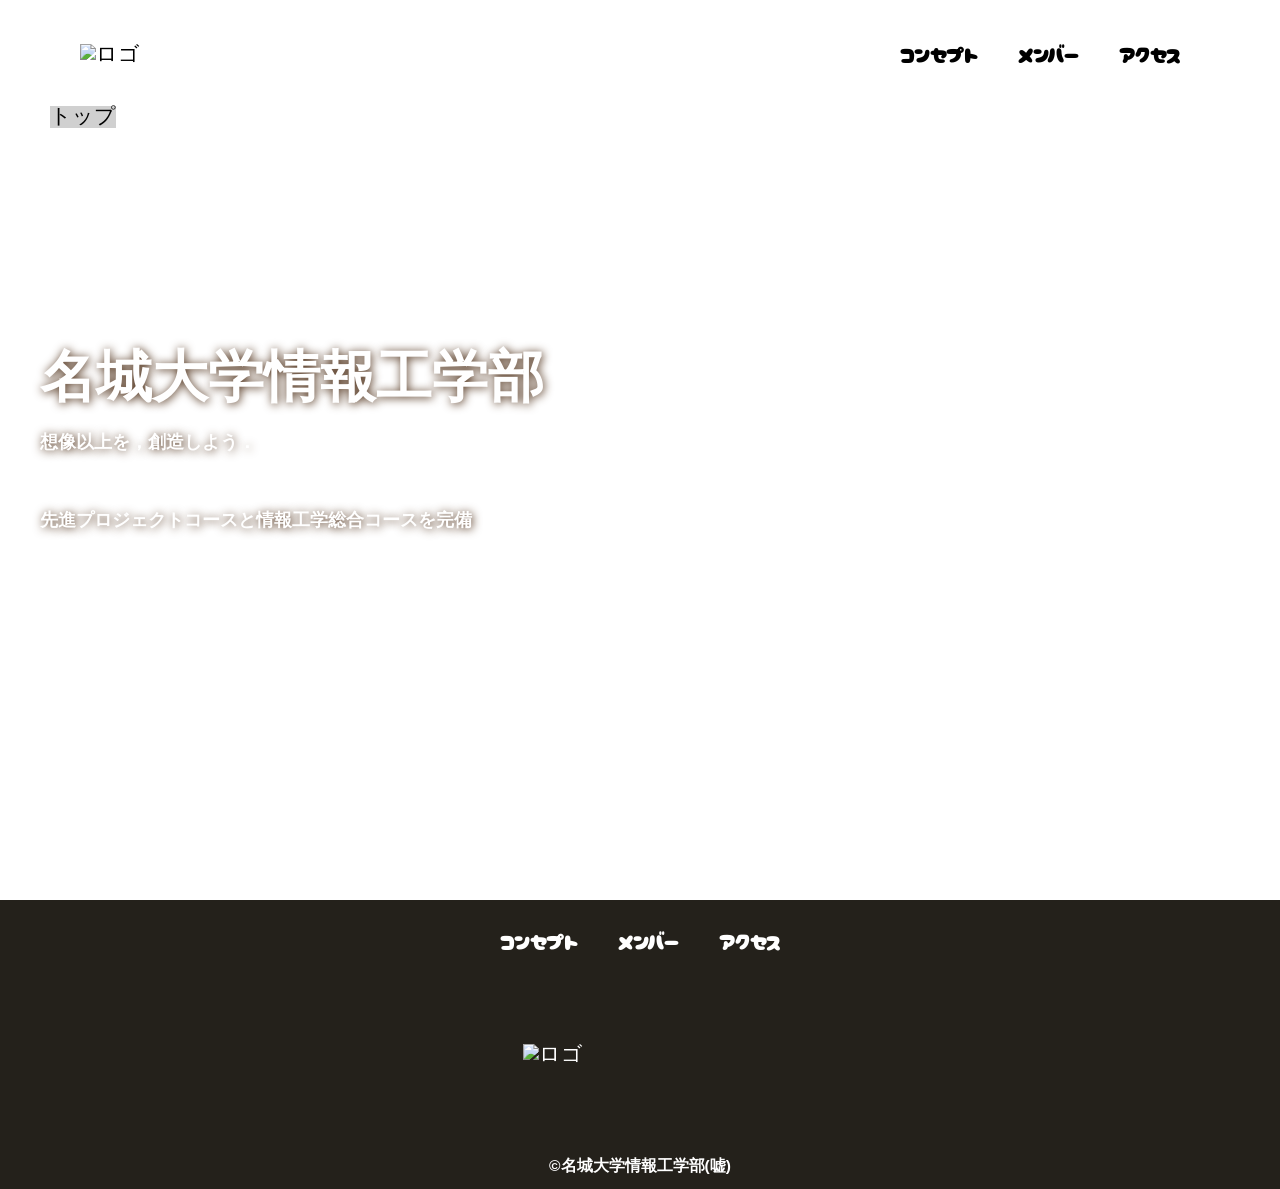
==== index.html @ 7e902796 "授業でやったところまで" ====
<!DOCTYPE html>
<html>
    <head>
        <meta charset="UTF-8">
        <title>名城大学情報工学部非公式HP</title>
        <meta name="description" content="名城大学情報工学部非公式HP">
        <meta name="viewport" content="width=device-width">
        <script src="https://ajax.googleapis.com/ajax/libs/jquery/1.11.0/jquery.min.js"></script>
        <script src="js/script.js"></script>
        <link href="css/index.css" rel="stylesheet">
        <link rel="preconnect" href="https://fonts.googleapis.com">
        <link rel="preconnect" href="https://fonts.gstatic.com" crossorigin>
        <link href="https://fonts.googleapis.com/css2?family=Cherry+Bomb+One&display=swap" rel="stylesheet">    
    </head>
    <body>
        <header class="header">
            <div class="header-inner">
                <a class="header-logo" href="index.html">
                    <img src="images/common/logo.png" alt="ロゴ">
                </a>
                <button class="toggle-menu-button"></button>
                <div class="header-site-menu">
                    <nav class="site-menu">
                        <ul>
                            <li><a href="concept.html">コンセプト</a></li>
                            <li><a href="members.html">メンバー</a></li>
                            <li><a href="access.html">アクセス</a></li>
                        </ul>
                    </nav>
                </div>
            </div>
        </header>
        <main class="main">
            <nav class="floating">
                <ul>
                    <li><a href="#">トップ</a></li>
                </ul>
            </nav>
            <div class="first-view">
                <div class="first-view-text">
                    <h1>名城大学情報工学部</h1>
                    <p>想像以上を，創造しよう．</p>
                    <div class="lead">
                        <p>先進プロジェクトコースと情報工学総合コースを完備</p>
                    </div>
                </div>
            </div>
        </main>
        <footer class="footer">
            <nav class="site-menu">
                <ul>
                    <li><a href="concept.html">コンセプト</a></li>
                    <li><a href="members.html">メンバー</a></li>
                    <li><a href="access.html">アクセス</a></li>
                </ul>
            </nav>
            <a class="footer-logo" href="index.html">
                <img src="images/common/logo_footer.png" alt="ロゴ">
            </a>
            <p class="copyright"><small>&copy;名城大学情報工学部(嘘)</small></p>
        </footer>
    </body>
</html>
---- css/index.css ----
@charset "utf-8";

nav.floating {
    position: absolute;
    top: 100px;
    left: 50px;
    background-color: #d0d0d0;
}

.first-view {
    height: calc(100vh - 110px);
    background-image: url(../images/index/bg_main.jpg);
    background-repeat: no-repeat;
    background-position: center center;
    background-size: cover;
    display: flex;
    align-items: center;
}

.first-view-text {
    width: 100%;
    max-width: 1200px;
    margin-left: auto;
    margin-right: auto;
    padding-left: 40ox;
    padding-bottom: 80px;
    color: #ffffff;
    font-weight: bold;
    text-shadow: 1px 1px 10px #4b2c14;
}

.first-view-text h1 {
    font-family: "Montserrat", sans-serif;
    font-size: 56px;
    line-height: 72px;
}

.first-view-text p {
    font-size: 18px;
    margin-top: 20px;
}

.lead {
    max-width: 1200px;
    margin: 60px auto;
}

*,
::before,
::after {
    padding: 0;
    margin: 0;
    box-sizing: border-box;
}

ul, ol {
    list-style: none;
}

a {
    color: inherit;
    text-decoration: none;
}

body {
    font-family: sans-serif;
    font-size: 16pt;
    color: #000000;
    line-height: 1;
    background-color: #ffffff;
}

img {
    max-width: 100%;
}

.header-inner {
    max-width: 1200px;
    height: 110px;
    margin-left: auto;
    margin-right: auto;
    padding-left: 40px;
    padding-right: 40px;
    display: flex;
    justify-content: space-between;
    align-items: center;
}

.toggle-menu-button {
    display: none;
}

.header-logo {
    display: block;
    width: 170px;
}

.site-menu ul {
    display: flex;
}

.site-menu ul li {
    margin-left: 20px;
    margin-right: 20px;
}

.site-menu ul li a {
    font-family: 'Cherry Bomb One', cursive;
}

@media (max-width: 800px) {
    .site-menu ul {
        display: block;
        text-align: center;
    }

    .site-menu li {
        margin-top: 20px;
    }

    .header {
        position: fixed;
        top: 0;
        left: 0;
        right: 0;
        background-color: #ffffff;
        height: 50px;
        z-index: 10;
        box-shadow: 0 3px 6px rgba(0, 0, 0, 0.1);
    }

    .header-inner {
        padding-left: 20px;
        padding-right: 20px;
        height: 100%;
        position: relative;
    }

    .header-site-menu {
        position: absolute;
        top: 100%;
        left: 0;
        right: 0;
        color: #ffffff;
        background-color: #736e62;
        padding-top: 30px;
        padding-bottom: 50px;
        display: none;
    }

    .header-site-menu.is-show {
        display: block;
    }

    .header-logo {
        width: 100px;
    }

    .main {
        padding-top: 50px;;
    }

    .footer-logo {
        margin-top: 60px;
    }

    .copyright {
        margin-top: 50px;
    }

    .toggle-menu-button {
        display: block;
        width: 44px;
        height: 34px;
        background-image: url(../images/common/icon-menu.png);
        background-size: 50%;
        background-position: center;
        background-repeat: no-repeat;
        background-color: transparent;
        border: none;
        border-radius: 0;
        outline: none;
    }
}
.footer {
    color: #ffffff;
    background-color: #24211b;
    padding-top: 30px;
    padding-bottom: 15px;
    display: flex;
    flex-direction: column;
    align-items: center;
}

.footer-logo {
    display: block;
    width: 235px;
    margin-top: 90px;
}

.copyright {
    font-size: 14pt;
    font-weight: bold;
    margin-top: 90px;
}
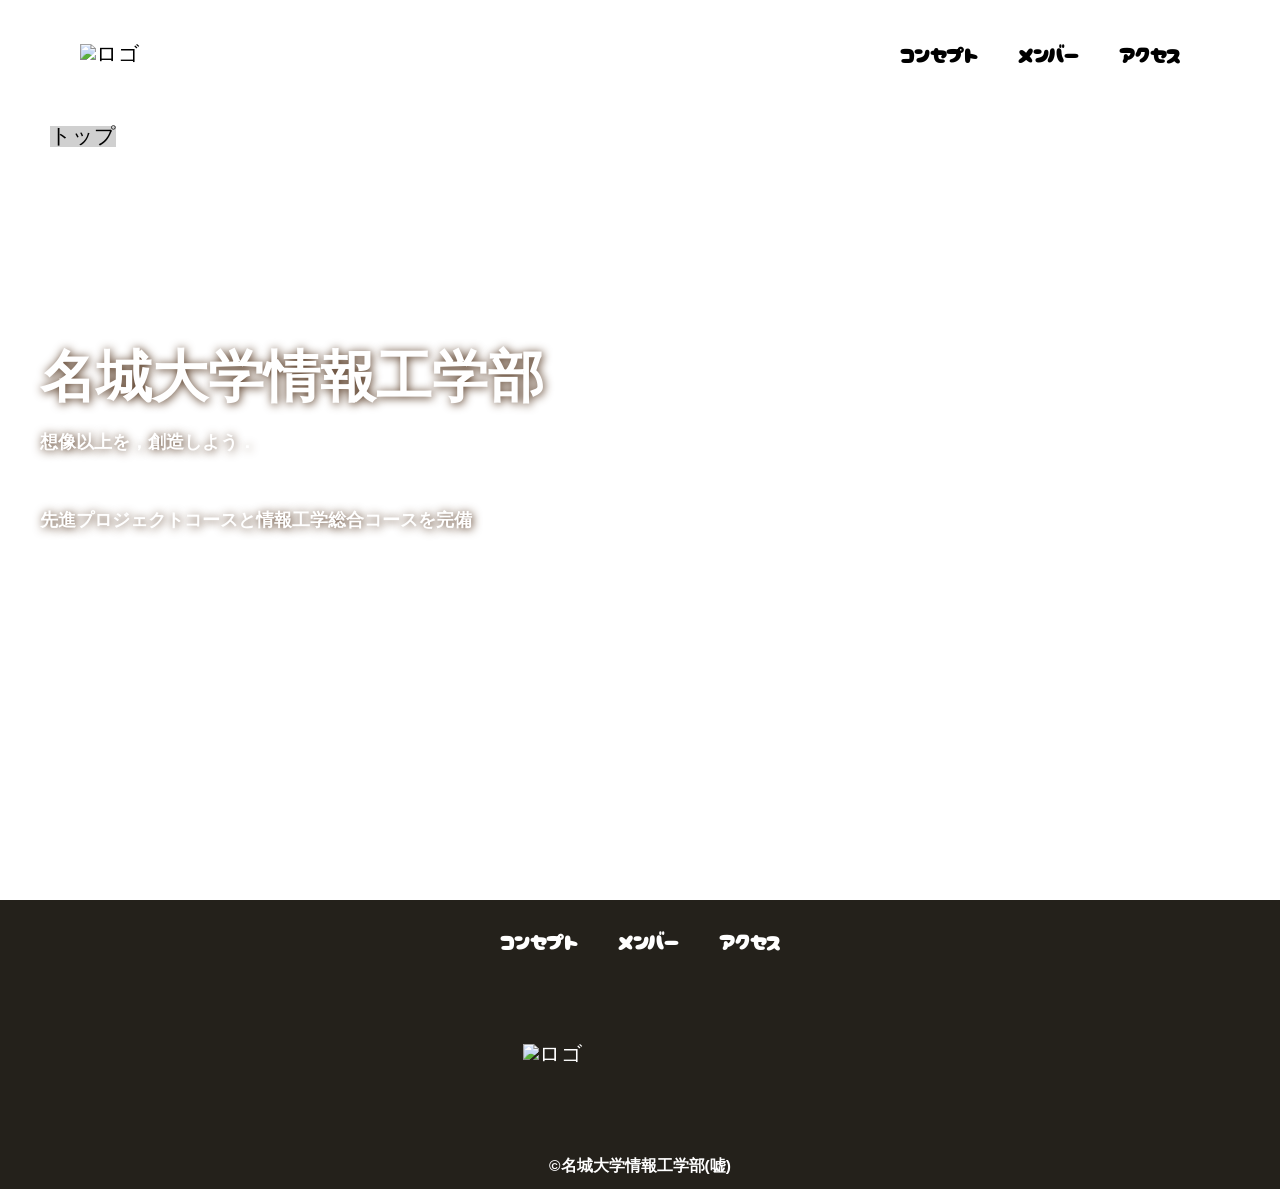
==== commit 0f838536: "香嵐渓に変更！" ====
--- a/index.html
+++ b/index.html
@@ -2,8 +2,8 @@
 <html>
     <head>
         <meta charset="UTF-8">
-        <title>名城大学情報工学部非公式HP</title>
-        <meta name="description" content="名城大学情報工学部非公式HP">
+        <title>香嵐渓非公式HP</title>
+        <meta name="description" content="香嵐渓非公式HP">
         <meta name="viewport" content="width=device-width">
         <script src="https://ajax.googleapis.com/ajax/libs/jquery/1.11.0/jquery.min.js"></script>
         <script src="js/script.js"></script>
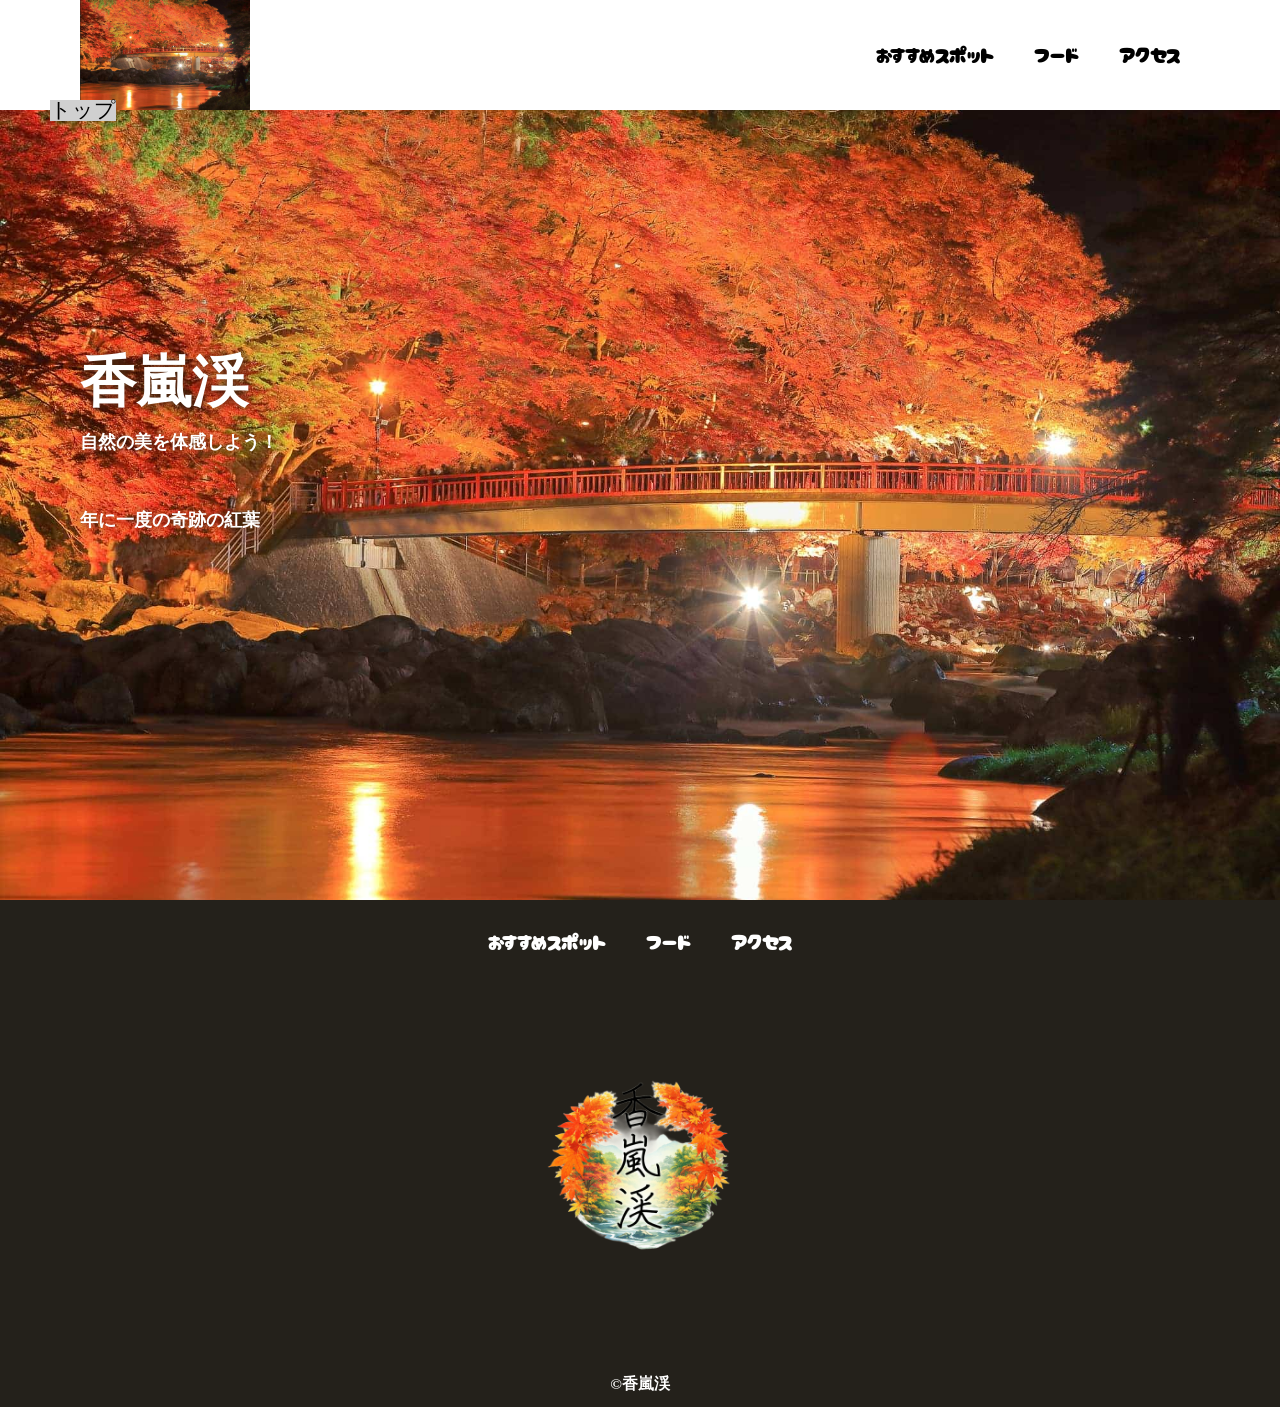
==== commit f0f2c0f2: "画像の変更と文字フォントの変更" ====
--- a/index.html
+++ b/index.html
@@ -2,8 +2,8 @@
 <html>
     <head>
         <meta charset="UTF-8">
-        <title>香嵐渓非公式HP</title>
-        <meta name="description" content="香嵐渓非公式HP">
+        <title>香嵐渓紹介非公式HP</title>
+        <meta name="description" content="香嵐渓紹介非公式HP">
         <meta name="viewport" content="width=device-width">
         <script src="https://ajax.googleapis.com/ajax/libs/jquery/1.11.0/jquery.min.js"></script>
         <script src="js/script.js"></script>
@@ -22,8 +22,8 @@
                 <div class="header-site-menu">
                     <nav class="site-menu">
                         <ul>
-                            <li><a href="concept.html">コンセプト</a></li>
-                            <li><a href="members.html">メンバー</a></li>
+                            <li><a href="concept.html">おすすめスポット</a></li>
+                            <li><a href="members.html">フード</a></li>
                             <li><a href="access.html">アクセス</a></li>
                         </ul>
                     </nav>
@@ -38,10 +38,10 @@
             </nav>
             <div class="first-view">
                 <div class="first-view-text">
-                    <h1>名城大学情報工学部</h1>
-                    <p>想像以上を，創造しよう．</p>
+                    <h1>香嵐渓</h1>
+                    <p>自然の美を体感しよう！</p>
                     <div class="lead">
-                        <p>先進プロジェクトコースと情報工学総合コースを完備</p>
+                        <p>年に一度の奇跡の紅葉</p>
                     </div>
                 </div>
             </div>
@@ -49,15 +49,15 @@
         <footer class="footer">
             <nav class="site-menu">
                 <ul>
-                    <li><a href="concept.html">コンセプト</a></li>
-                    <li><a href="members.html">メンバー</a></li>
+                    <li><a href="concept.html">おすすめスポット</a></li>
+                    <li><a href="members.html">フード</a></li>
                     <li><a href="access.html">アクセス</a></li>
                 </ul>
             </nav>
             <a class="footer-logo" href="index.html">
                 <img src="images/common/logo_footer.png" alt="ロゴ">
             </a>
-            <p class="copyright"><small>&copy;名城大学情報工学部(嘘)</small></p>
+            <p class="copyright"><small>&copy;香嵐渓</small></p>
         </footer>
     </body>
 </html>
--- a/css/index.css
+++ b/css/index.css
@@ -22,7 +22,7 @@
     max-width: 1200px;
     margin-left: auto;
     margin-right: auto;
-    padding-left: 40ox;
+    padding-left: 40px;
     padding-bottom: 80px;
     color: #ffffff;
     font-weight: bold;
@@ -62,13 +62,27 @@
     text-decoration: none;
 }
 
+/* 日本語フォントを本文に適用 */
 body {
-    font-family: sans-serif;
+    font-family: 'Noto Serif JP', serif;
     font-size: 16pt;
     color: #000000;
     line-height: 1;
     background-color: #ffffff;
 }
+
+/* タイトルは Cherry Bomb One + 日本語フォント */
+.first-view-text h1 {
+    font-family: 'Cherry Bomb One', 'Noto Serif JP', serif;
+    font-size: 56px;
+    line-height: 72px;
+}
+
+/* メニューのフォント（英字フォントのままでOK） */
+.site-menu ul li a {
+    font-family: 'Cherry Bomb One', cursive;
+}
+
 
 img {
     max-width: 100%;
@@ -105,8 +119,10 @@
 }
 
 .site-menu ul li a {
-    font-family: 'Cherry Bomb One', cursive;
-}
+    font-family: 'Cherry Bomb One', 'Noto Serif JP', serif;
+    font-weight: 400;
+}
+
 
 @media (max-width: 800px) {
     .site-menu ul {
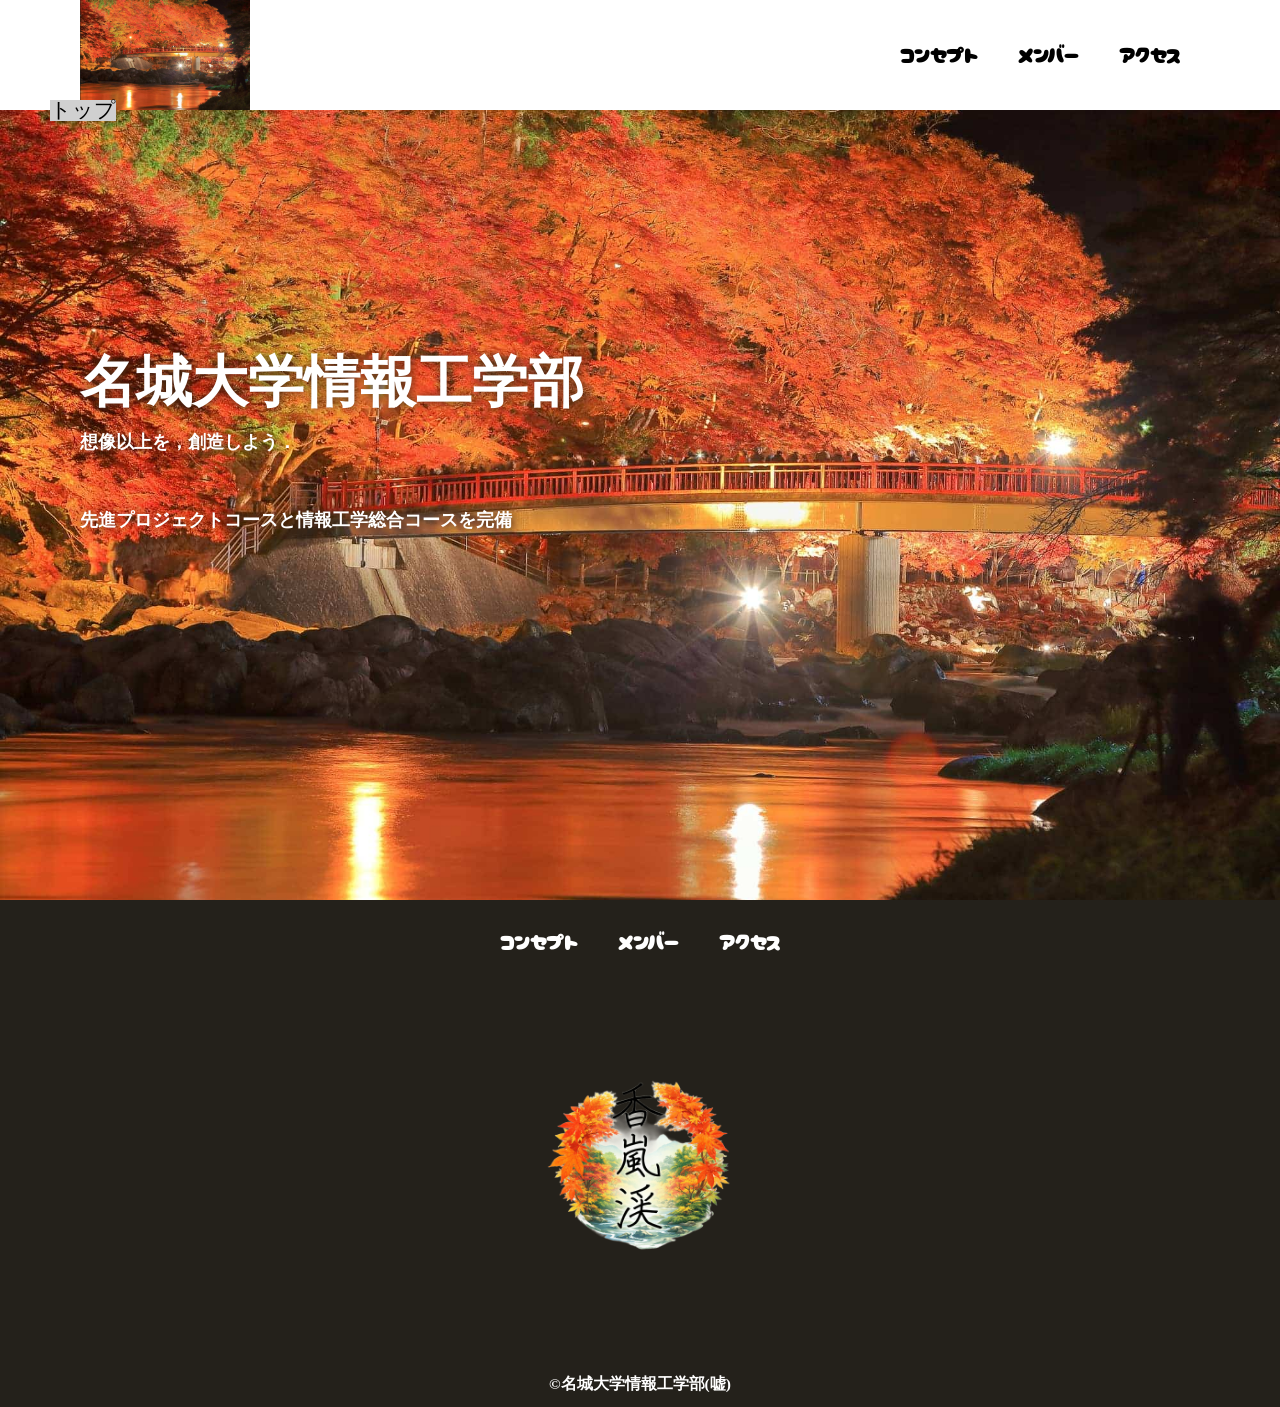
==== commit 9f2558e5: "Merge branch 'main' into task1" ====
--- a/index.html
+++ b/index.html
@@ -2,8 +2,8 @@
 <html>
     <head>
         <meta charset="UTF-8">
-        <title>香嵐渓紹介非公式HP</title>
-        <meta name="description" content="香嵐渓紹介非公式HP">
+        <title>香嵐渓非公式HP</title>
+        <meta name="description" content="香嵐渓非公式HP">
         <meta name="viewport" content="width=device-width">
         <script src="https://ajax.googleapis.com/ajax/libs/jquery/1.11.0/jquery.min.js"></script>
         <script src="js/script.js"></script>
@@ -22,8 +22,8 @@
                 <div class="header-site-menu">
                     <nav class="site-menu">
                         <ul>
-                            <li><a href="concept.html">おすすめスポット</a></li>
-                            <li><a href="members.html">フード</a></li>
+                            <li><a href="concept.html">コンセプト</a></li>
+                            <li><a href="members.html">メンバー</a></li>
                             <li><a href="access.html">アクセス</a></li>
                         </ul>
                     </nav>
@@ -38,10 +38,10 @@
             </nav>
             <div class="first-view">
                 <div class="first-view-text">
-                    <h1>香嵐渓</h1>
-                    <p>自然の美を体感しよう！</p>
+                    <h1>名城大学情報工学部</h1>
+                    <p>想像以上を，創造しよう．</p>
                     <div class="lead">
-                        <p>年に一度の奇跡の紅葉</p>
+                        <p>先進プロジェクトコースと情報工学総合コースを完備</p>
                     </div>
                 </div>
             </div>
@@ -49,15 +49,15 @@
         <footer class="footer">
             <nav class="site-menu">
                 <ul>
-                    <li><a href="concept.html">おすすめスポット</a></li>
-                    <li><a href="members.html">フード</a></li>
+                    <li><a href="concept.html">コンセプト</a></li>
+                    <li><a href="members.html">メンバー</a></li>
                     <li><a href="access.html">アクセス</a></li>
                 </ul>
             </nav>
             <a class="footer-logo" href="index.html">
                 <img src="images/common/logo_footer.png" alt="ロゴ">
             </a>
-            <p class="copyright"><small>&copy;香嵐渓</small></p>
+            <p class="copyright"><small>&copy;名城大学情報工学部(嘘)</small></p>
         </footer>
     </body>
 </html>
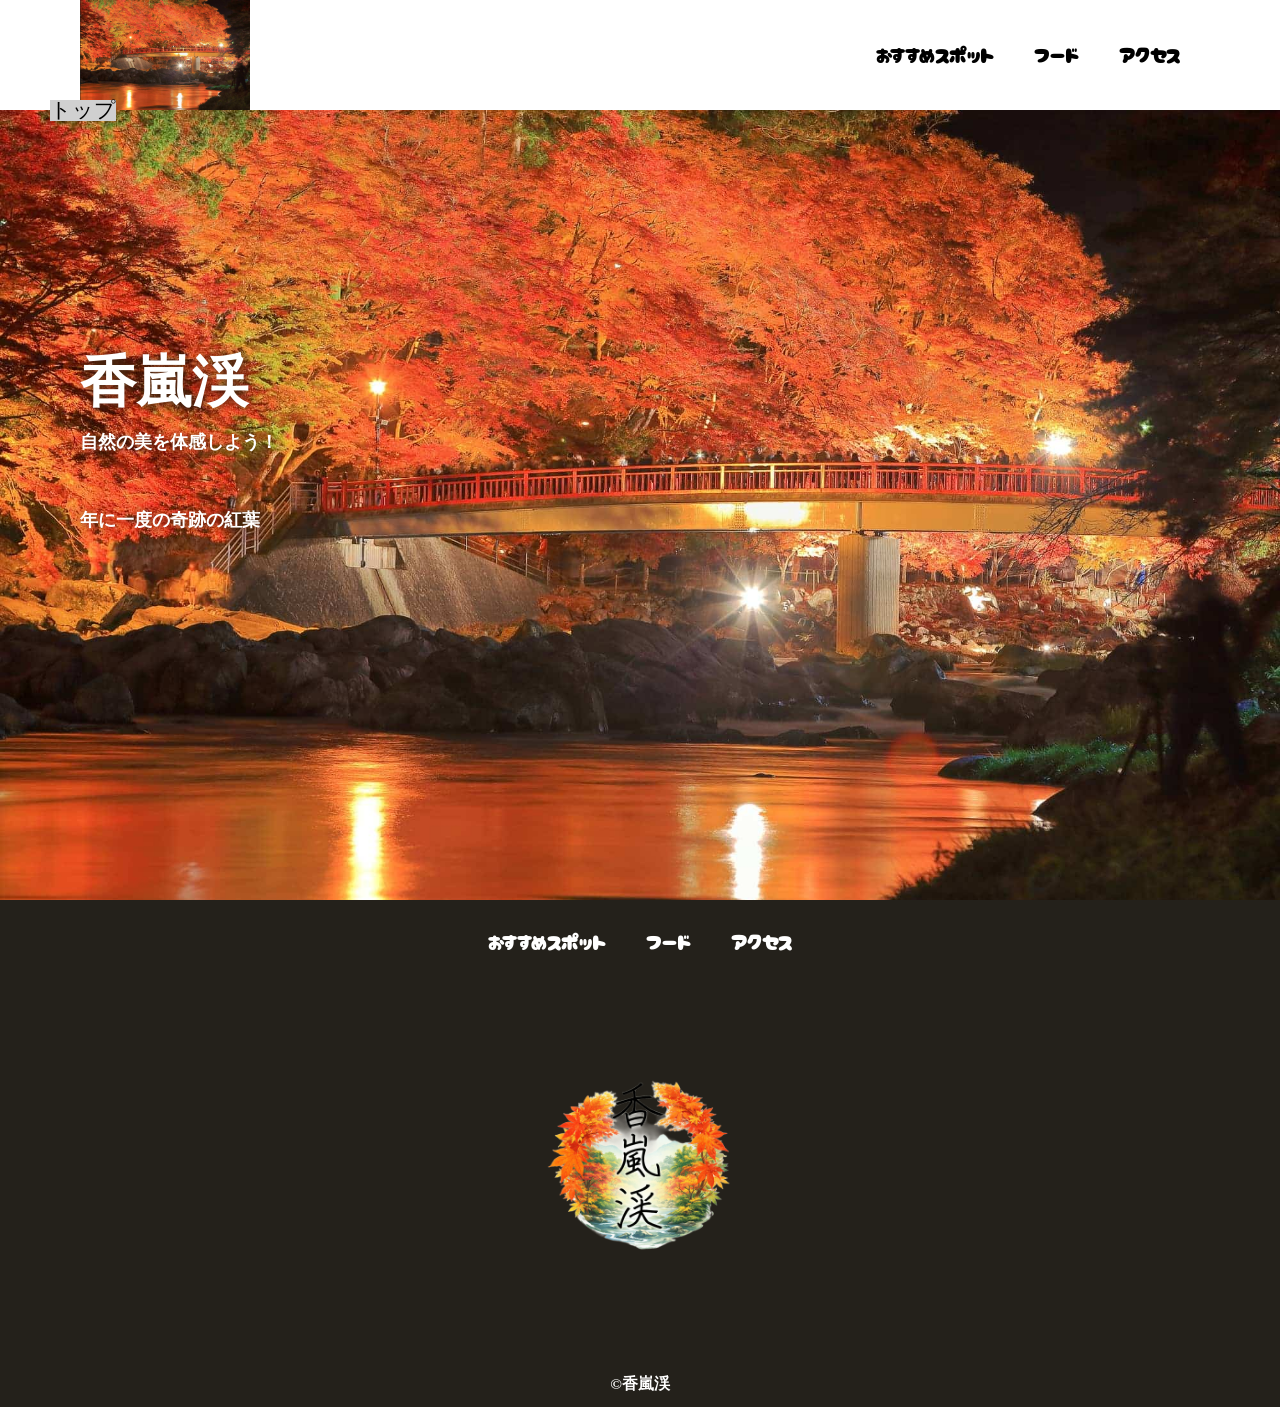
==== commit fe1dd0c2: "Merge branch 'main' into task1" ====
--- a/index.html
+++ b/index.html
@@ -2,8 +2,8 @@
 <html>
     <head>
         <meta charset="UTF-8">
-        <title>香嵐渓非公式HP</title>
-        <meta name="description" content="香嵐渓非公式HP">
+        <title>香嵐渓紹介非公式HP</title>
+        <meta name="description" content="香嵐渓紹介非公式HP">
         <meta name="viewport" content="width=device-width">
         <script src="https://ajax.googleapis.com/ajax/libs/jquery/1.11.0/jquery.min.js"></script>
         <script src="js/script.js"></script>
@@ -22,8 +22,8 @@
                 <div class="header-site-menu">
                     <nav class="site-menu">
                         <ul>
-                            <li><a href="concept.html">コンセプト</a></li>
-                            <li><a href="members.html">メンバー</a></li>
+                            <li><a href="concept.html">おすすめスポット</a></li>
+                            <li><a href="members.html">フード</a></li>
                             <li><a href="access.html">アクセス</a></li>
                         </ul>
                     </nav>
@@ -38,10 +38,10 @@
             </nav>
             <div class="first-view">
                 <div class="first-view-text">
-                    <h1>名城大学情報工学部</h1>
-                    <p>想像以上を，創造しよう．</p>
+                    <h1>香嵐渓</h1>
+                    <p>自然の美を体感しよう！</p>
                     <div class="lead">
-                        <p>先進プロジェクトコースと情報工学総合コースを完備</p>
+                        <p>年に一度の奇跡の紅葉</p>
                     </div>
                 </div>
             </div>
@@ -49,15 +49,15 @@
         <footer class="footer">
             <nav class="site-menu">
                 <ul>
-                    <li><a href="concept.html">コンセプト</a></li>
-                    <li><a href="members.html">メンバー</a></li>
+                    <li><a href="concept.html">おすすめスポット</a></li>
+                    <li><a href="members.html">フード</a></li>
                     <li><a href="access.html">アクセス</a></li>
                 </ul>
             </nav>
             <a class="footer-logo" href="index.html">
                 <img src="images/common/logo_footer.png" alt="ロゴ">
             </a>
-            <p class="copyright"><small>&copy;名城大学情報工学部(嘘)</small></p>
+            <p class="copyright"><small>&copy;香嵐渓</small></p>
         </footer>
     </body>
 </html>
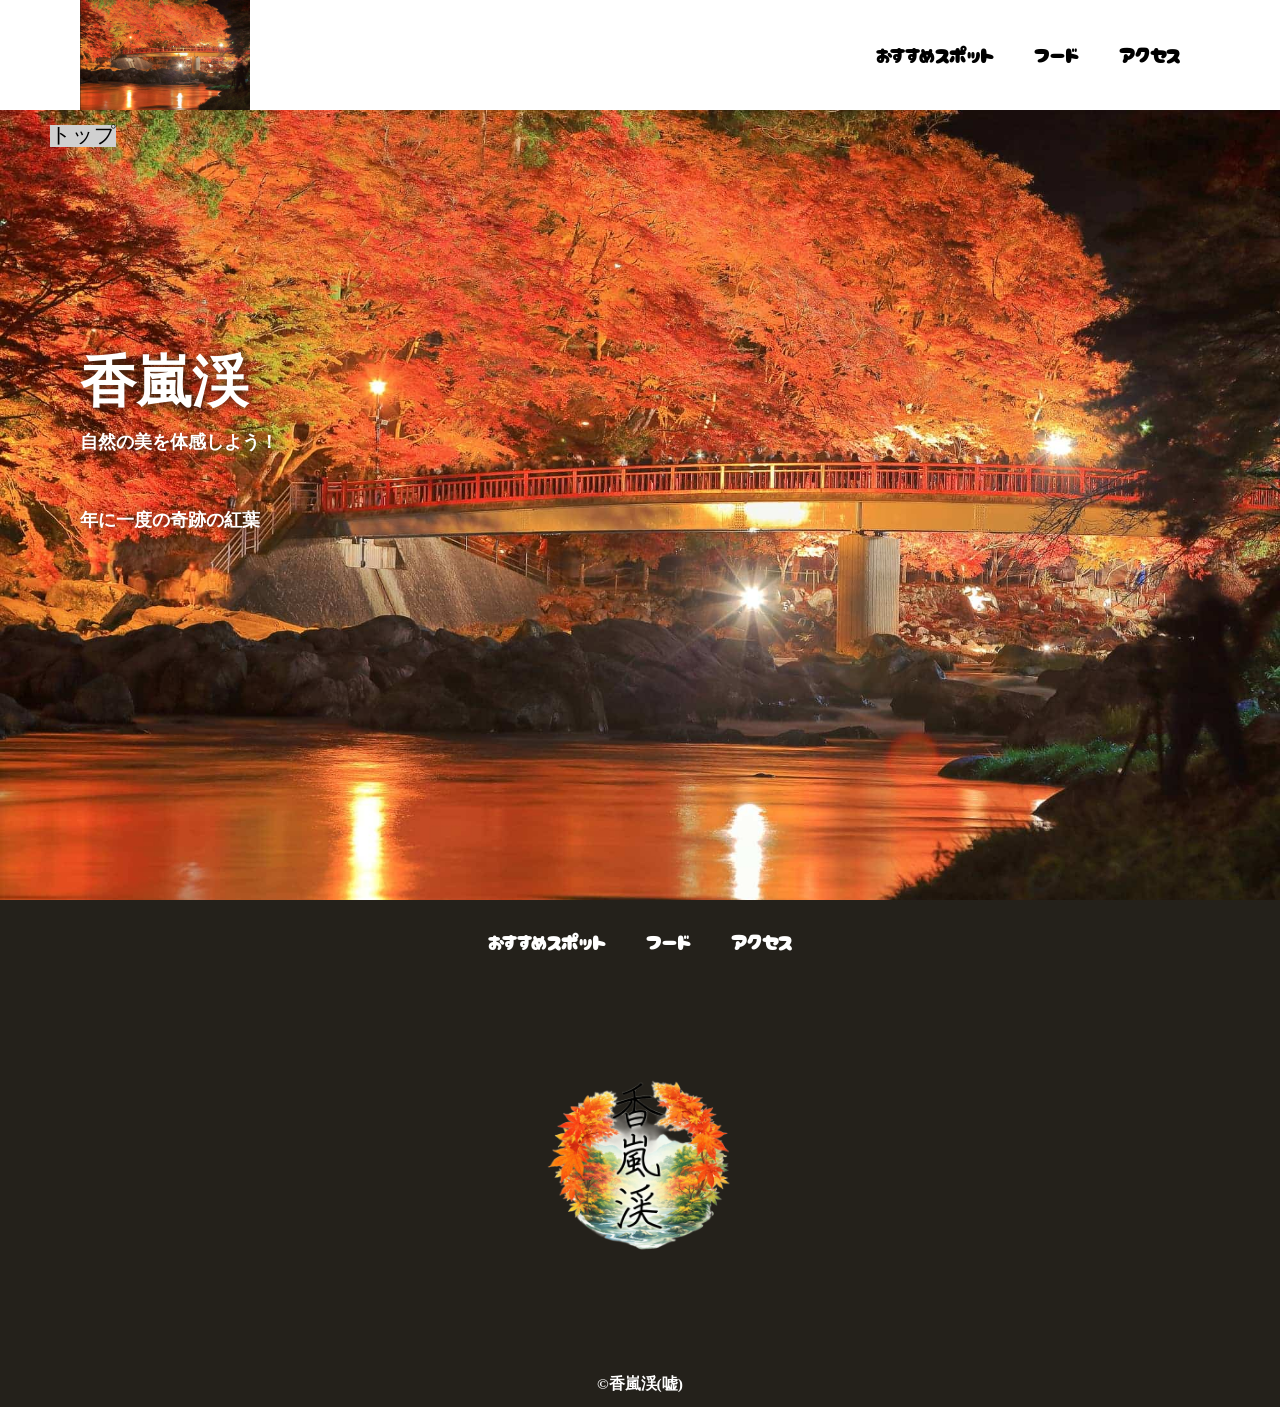
==== commit b37ed394: "フッターの変更とタイトルの変更" ====
--- a/index.html
+++ b/index.html
@@ -57,7 +57,7 @@
             <a class="footer-logo" href="index.html">
                 <img src="images/common/logo_footer.png" alt="ロゴ">
             </a>
-            <p class="copyright"><small>&copy;香嵐渓</small></p>
+            <p class="copyright"><small>&copy;香嵐渓(嘘)</small></p>
         </footer>
     </body>
 </html>
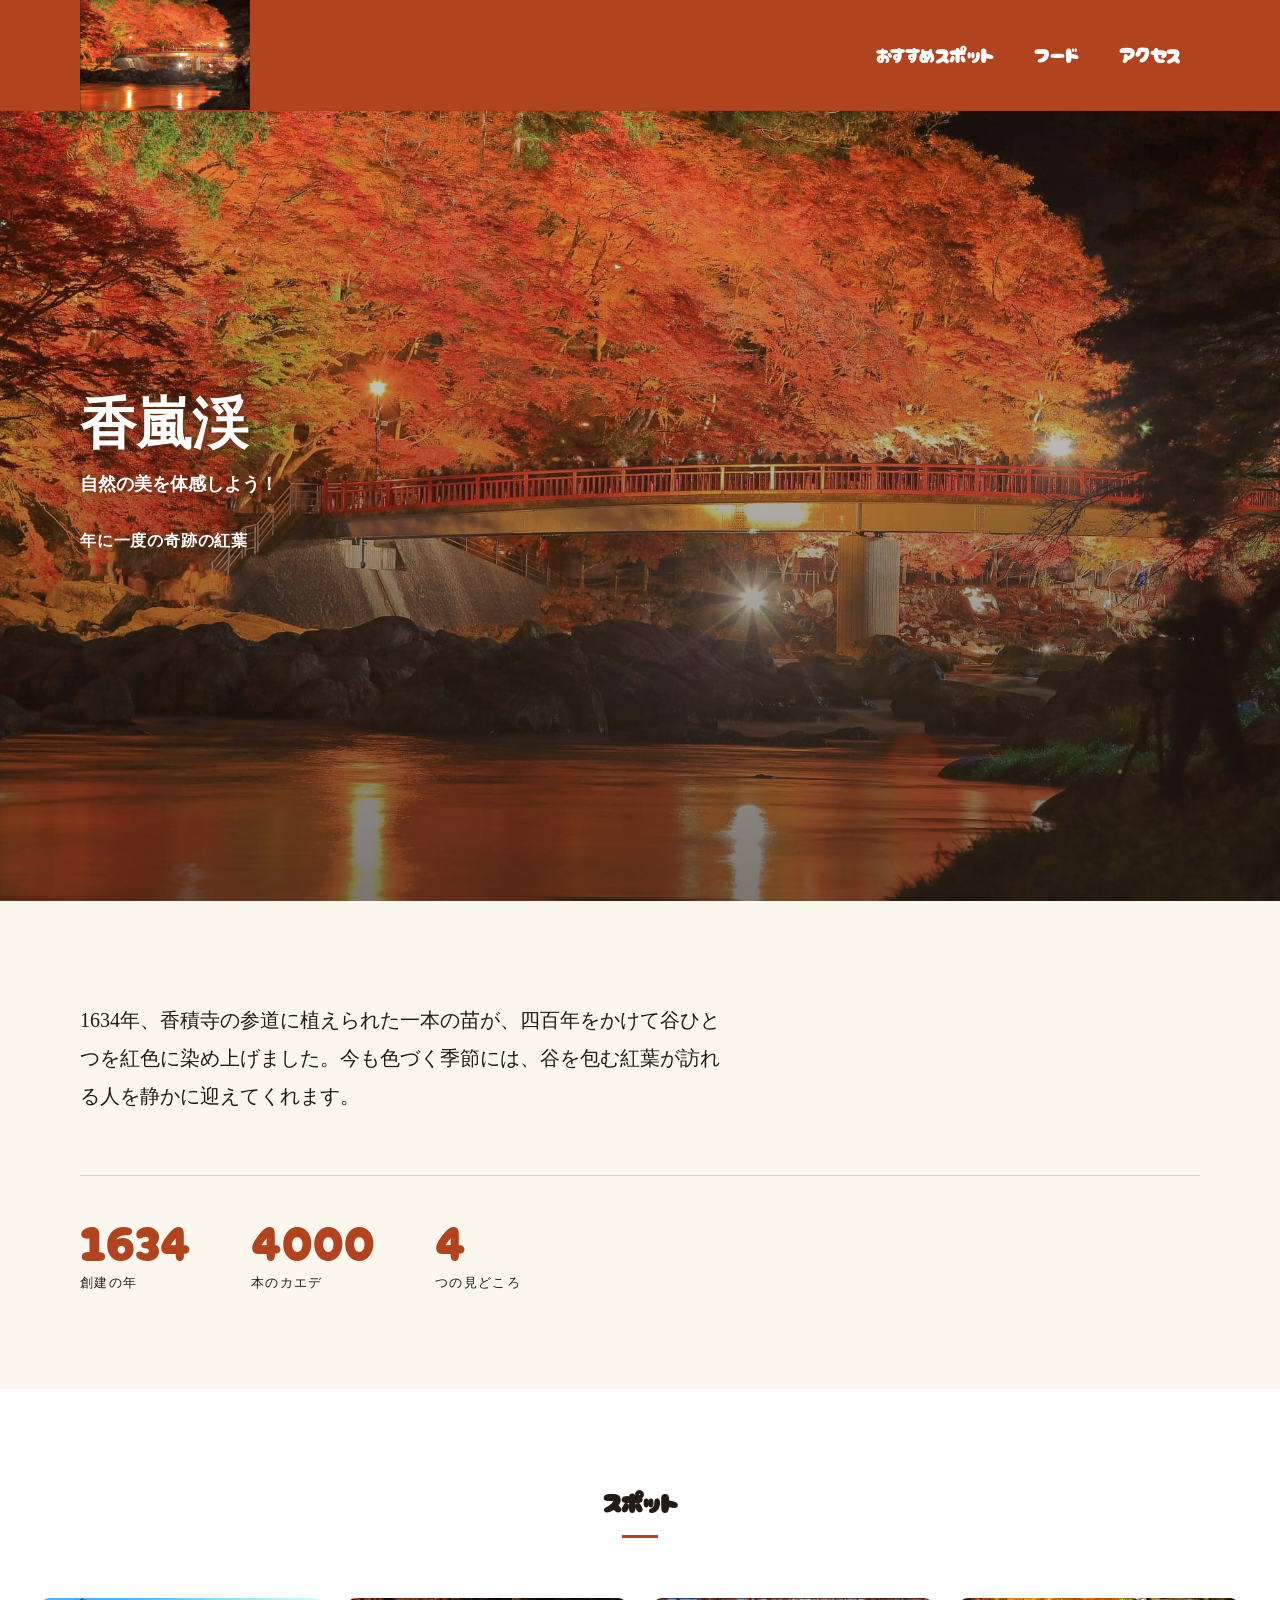
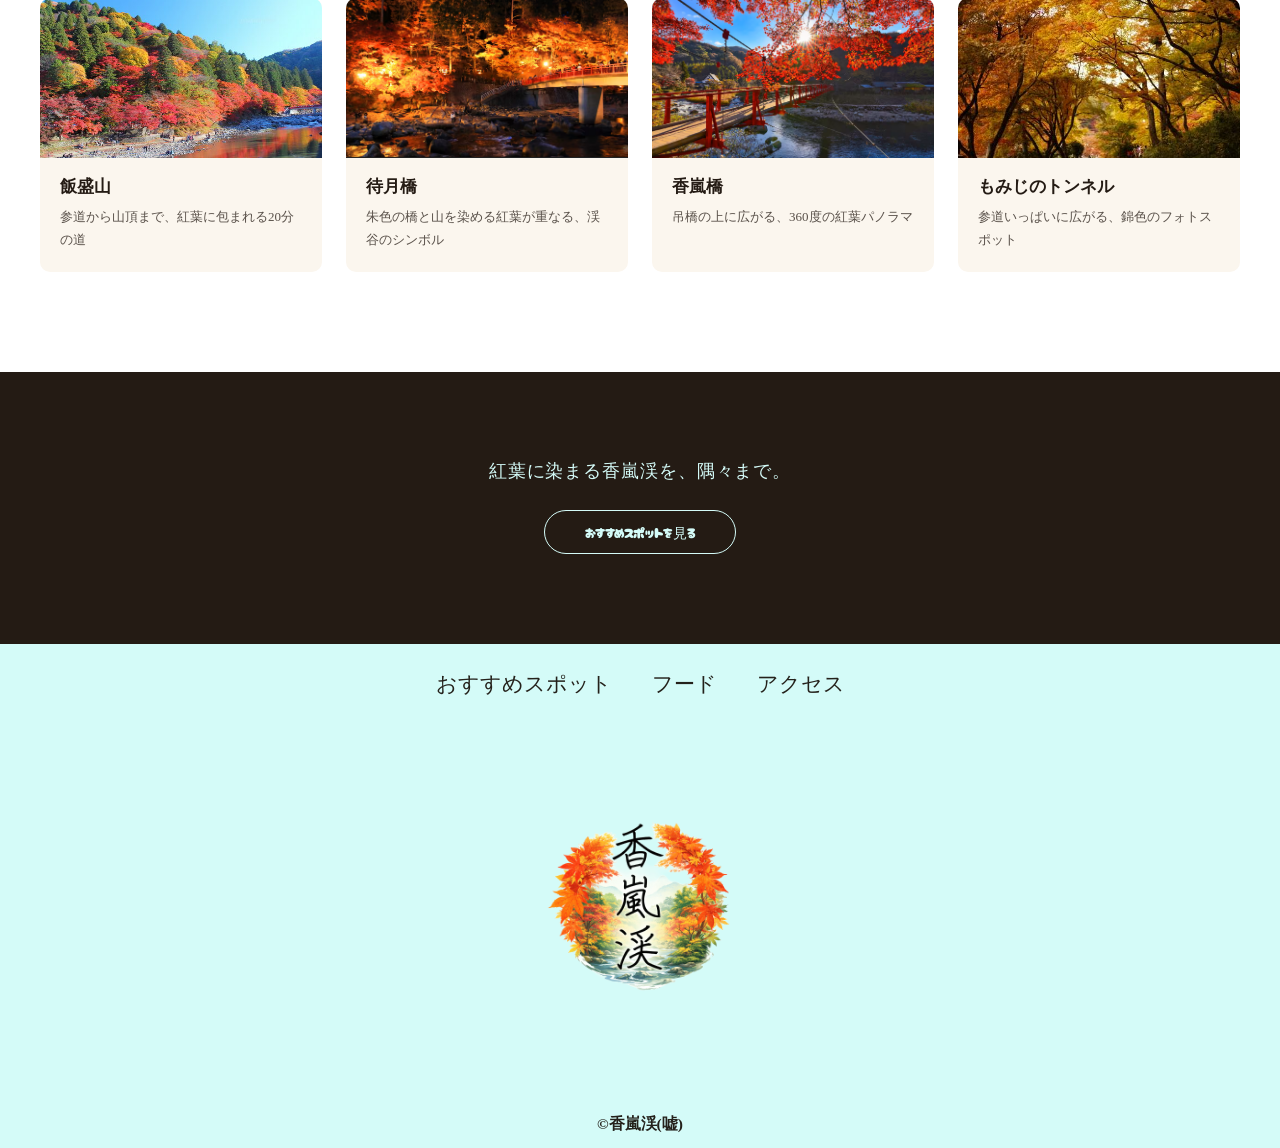
==== commit 3d610e90: "おすすめスポットの追加とあらゆる修正" ====
--- a/index.html
+++ b/index.html
@@ -1,5 +1,5 @@
 <!DOCTYPE html>
-<html>
+<html lang="ja">
     <head>
         <meta charset="UTF-8">
         <title>香嵐渓紹介非公式HP</title>
@@ -10,7 +10,7 @@
         <link href="css/index.css" rel="stylesheet">
         <link rel="preconnect" href="https://fonts.googleapis.com">
         <link rel="preconnect" href="https://fonts.gstatic.com" crossorigin>
-        <link href="https://fonts.googleapis.com/css2?family=Cherry+Bomb+One&display=swap" rel="stylesheet">    
+        <link href="https://fonts.googleapis.com/css2?family=Cherry+Bomb+One&display=swap" rel="stylesheet">
     </head>
     <body>
         <header class="header">
@@ -31,12 +31,16 @@
             </div>
         </header>
         <main class="main">
-            <nav class="floating">
-                <ul>
-                    <li><a href="#">トップ</a></li>
-                </ul>
-            </nav>
             <div class="first-view">
+                <div class="leaves">
+                    <span class="leaf"></span>
+                    <span class="leaf"></span>
+                    <span class="leaf"></span>
+                    <span class="leaf"></span>
+                    <span class="leaf"></span>
+                    <span class="leaf"></span>
+                    <span class="leaf"></span>
+                </div>
                 <div class="first-view-text">
                     <h1>香嵐渓</h1>
                     <p>自然の美を体感しよう！</p>
@@ -45,6 +49,63 @@
                     </div>
                 </div>
             </div>
+
+            <section class="intro">
+                <p class="intro-lead">1634年、香積寺の参道に植えられた一本の苗が、四百年をかけて谷ひとつを紅色に染め上げました。今も色づく季節には、谷を包む紅葉が訪れる人を静かに迎えてくれます。</p>
+                <div class="stats">
+                    <div class="stat">
+                        <span class="stat-num">1634</span>
+                        <span class="stat-label">創建の年</span>
+                    </div>
+                    <div class="stat">
+                        <span class="stat-num">4000</span>
+                        <span class="stat-label">本のカエデ</span>
+                    </div>
+                    <div class="stat">
+                        <span class="stat-num">4</span>
+                        <span class="stat-label">つの見どころ</span>
+                    </div>
+                </div>
+            </section>
+
+            <section class="spots-teaser">
+                <h2 class="section-title">スポット</h2>
+                <div class="spot-grid">
+                    <a class="spot-card" href="concept.html">
+                        <img src="images/concept/iimoriyama.jpg" alt="飯盛山の紅葉">
+                        <div class="spot-card-body">
+                            <h3>飯盛山</h3>
+                            <p>参道から山頂まで、紅葉に包まれる20分の道</p>
+                        </div>
+                    </a>
+                    <a class="spot-card" href="concept.html">
+                        <img src="images/concept/taigetsukyo.png" alt="待月橋の紅葉">
+                        <div class="spot-card-body">
+                            <h3>待月橋</h3>
+                            <p>朱色の橋と山を染める紅葉が重なる、渓谷のシンボル</p>
+                        </div>
+                    </a>
+                    <a class="spot-card" href="concept.html">
+                        <img src="images/concept/korankyo.png" alt="香嵐橋の紅葉">
+                        <div class="spot-card-body">
+                            <h3>香嵐橋</h3>
+                            <p>吊橋の上に広がる、360度の紅葉パノラマ</p>
+                        </div>
+                    </a>
+                    <a class="spot-card" href="concept.html">
+                        <img src="images/concept/momiji-tunnel.jpg" alt="もみじのトンネル">
+                        <div class="spot-card-body">
+                            <h3>もみじのトンネル</h3>
+                            <p>参道いっぱいに広がる、錦色のフォトスポット</p>
+                        </div>
+                    </a>
+                </div>
+            </section>
+
+            <section class="cta">
+                <p>紅葉に染まる香嵐渓を、隅々まで。</p>
+                <a class="cta-button" href="concept.html">おすすめスポットを見る</a>
+            </section>
         </main>
         <footer class="footer">
             <nav class="site-menu">
@@ -60,4 +121,4 @@
             <p class="copyright"><small>&copy;香嵐渓(嘘)</small></p>
         </footer>
     </body>
-</html>+</html>
--- a/css/index.css
+++ b/css/index.css
@@ -1,4 +1,43 @@
 @charset "utf-8";
+
+:root {
+    --ink: #241b14;
+    --paper: #fbf6ee;
+    --maple: #b1441e;
+    --maple-deep: #7a2c12;
+    --mist: #d4fbf8;
+    --gold: #c98a2c;
+}
+
+*,
+::before,
+::after {
+    padding: 0;
+    margin: 0;
+    box-sizing: border-box;
+}
+
+ul, ol {
+    list-style: none;
+}
+
+a {
+    color: inherit;
+    text-decoration: none;
+}
+
+/* 日本語フォントを本文に適用 */
+body {
+    font-family: 'Noto Serif JP', serif;
+    font-size: 16pt;
+    color: var(--ink);
+    line-height: 1;
+    background-color: var(--paper);
+}
+
+img {
+    max-width: 100%;
+}
 
 nav.floating {
     position: absolute;
@@ -7,7 +46,55 @@
     background-color: #d0d0d0;
 }
 
+/* ===== header ===== */
+.header {
+    background-color: var(--maple);
+    border-bottom: 1px solid rgba(36, 27, 20, 0.08);
+}
+
+.header-inner {
+    max-width: 1200px;
+    height: 110px;
+    margin-left: auto;
+    margin-right: auto;
+    padding-left: 40px;
+    padding-right: 40px;
+    display: flex;
+    justify-content: space-between;
+    align-items: center;
+}
+
+.toggle-menu-button {
+    display: none;
+}
+
+.header-logo {
+    display: block;
+    width: 170px;
+}
+
+.site-menu ul {
+    display: flex;
+}
+
+.site-menu ul li {
+    margin-left: 20px;
+    margin-right: 20px;
+}
+
+.header .site-menu ul li a {
+    font-family: 'Cherry Bomb One', 'Noto Serif JP', serif;
+    font-weight: 400;
+    color: #ffffff;
+}
+
+.header .site-menu ul li a:hover {
+    color: var(--mist);
+}
+
+/* ===== hero ===== */
 .first-view {
+    position: relative;
     height: calc(100vh - 110px);
     background-image: url(../images/index/bg_main.jpg);
     background-repeat: no-repeat;
@@ -15,9 +102,19 @@
     background-size: cover;
     display: flex;
     align-items: center;
+    overflow: hidden;
+}
+
+.first-view::before {
+    content: '';
+    position: absolute;
+    inset: 0;
+    background: linear-gradient(180deg, rgba(36, 27, 20, 0.1) 0%, rgba(36, 27, 20, 0.6) 100%);
 }
 
 .first-view-text {
+    position: relative;
+    z-index: 2;
     width: 100%;
     max-width: 1200px;
     margin-left: auto;
@@ -30,7 +127,7 @@
 }
 
 .first-view-text h1 {
-    font-family: "Montserrat", sans-serif;
+    font-family: 'Cherry Bomb One', 'Noto Serif JP', serif;
     font-size: 56px;
     line-height: 72px;
 }
@@ -42,88 +139,281 @@
 
 .lead {
     max-width: 1200px;
-    margin: 60px auto;
-}
-
-*,
-::before,
-::after {
-    padding: 0;
-    margin: 0;
-    box-sizing: border-box;
-}
-
-ul, ol {
-    list-style: none;
-}
-
-a {
-    color: inherit;
-    text-decoration: none;
-}
-
-/* 日本語フォントを本文に適用 */
-body {
-    font-family: 'Noto Serif JP', serif;
-    font-size: 16pt;
-    color: #000000;
-    line-height: 1;
-    background-color: #ffffff;
-}
-
-/* タイトルは Cherry Bomb One + 日本語フォント */
-.first-view-text h1 {
-    font-family: 'Cherry Bomb One', 'Noto Serif JP', serif;
-    font-size: 56px;
-    line-height: 72px;
-}
-
-/* メニューのフォント（英字フォントのままでOK） */
-.site-menu ul li a {
-    font-family: 'Cherry Bomb One', cursive;
-}
-
-
-img {
-    max-width: 100%;
-}
-
-.header-inner {
+    margin-top: 40px;
+}
+
+.lead p {
+    font-size: 16px;
+    letter-spacing: 0.05em;
+}
+
+/* 舞い落ちる紅葉の葉（サイン要素） */
+.leaves {
+    position: absolute;
+    inset: 0;
+    z-index: 1;
+    pointer-events: none;
+}
+
+.leaf {
+    position: absolute;
+    top: -40px;
+    width: 14px;
+    height: 14px;
+    background: var(--maple);
+    border-radius: 0% 100% 0% 100%;
+    opacity: 0.85;
+    animation: fall linear infinite;
+}
+
+.leaf:nth-child(1) { left: 8%;  background: var(--maple);      animation-duration: 11s; animation-delay: 0s; }
+.leaf:nth-child(2) { left: 22%; background: var(--gold);       animation-duration: 14s; animation-delay: 2s; width: 10px; height: 10px; }
+.leaf:nth-child(3) { left: 38%; background: var(--maple-deep); animation-duration: 9s;  animation-delay: 4s; }
+.leaf:nth-child(4) { left: 55%; background: var(--maple);      animation-duration: 13s; animation-delay: 1s; width: 18px; height: 18px; }
+.leaf:nth-child(5) { left: 70%; background: var(--gold);       animation-duration: 10s; animation-delay: 5s; width: 11px; height: 11px; }
+.leaf:nth-child(6) { left: 85%; background: var(--maple-deep); animation-duration: 12s; animation-delay: 3s; }
+.leaf:nth-child(7) { left: 95%; background: var(--maple);      animation-duration: 15s; animation-delay: 6s; width: 12px; height: 12px; }
+
+@keyframes fall {
+    from { transform: translateY(-10%) rotate(0deg); }
+    to   { transform: translateY(110vh) rotate(340deg); }
+}
+
+@media (prefers-reduced-motion: reduce) {
+    .leaf { animation: none; display: none; }
+}
+
+/* ===== intro / stats ===== */
+.intro {
     max-width: 1200px;
-    height: 110px;
-    margin-left: auto;
-    margin-right: auto;
+    margin: 100px auto;
     padding-left: 40px;
     padding-right: 40px;
-    display: flex;
-    justify-content: space-between;
+}
+
+.intro-lead {
+    font-size: 20px;
+    line-height: 1.9;
+    max-width: 640px;
+}
+
+.stats {
+    display: flex;
+    gap: 60px;
+    margin-top: 60px;
+    padding-top: 40px;
+    border-top: 1px solid rgba(36, 27, 20, 0.15);
+}
+
+.stat {
+    display: flex;
+    flex-direction: column;
+}
+
+.stat-num {
+    font-family: 'Cherry Bomb One', 'Noto Serif JP', serif;
+    font-size: 48px;
+    color: var(--maple);
+    line-height: 1;
+}
+
+.stat-label {
+    font-size: 13px;
+    letter-spacing: 0.1em;
+    margin-top: 12px;
+    color: var(--ink);
+}
+
+/* ===== spots teaser ===== */
+.spots-teaser {
+    background-color: #ffffff;
+    padding: 100px 40px;
+}
+
+.section-title {
+    font-family: 'Cherry Bomb One', 'Noto Serif JP', serif;
+    font-size: 26px;
+    text-align: center;
+}
+
+.section-title::after {
+    content: '';
+    display: block;
+    width: 36px;
+    height: 3px;
+    background-color: var(--maple);
+    margin: 20px auto 0;
+}
+
+.spot-grid {
+    max-width: 1200px;
+    margin: 60px auto 0;
+    display: grid;
+    grid-template-columns: repeat(4, 1fr);
+    gap: 24px;
+}
+
+.spot-card {
+    display: block;
+    background-color: var(--paper);
+    border-radius: 10px;
+    overflow: hidden;
+    transition: transform 0.25s ease, box-shadow 0.25s ease;
+}
+
+.spot-card:hover {
+    transform: translateY(-6px);
+    box-shadow: 0 16px 30px rgba(36, 27, 20, 0.15);
+}
+
+.spot-card img {
+    width: 100%;
+    height: 160px;
+    object-fit: cover;
+    display: block;
+}
+
+.spot-card-body {
+    padding: 20px;
+}
+
+.spot-card-body h3 {
+    font-size: 17px;
+    font-weight: bold;
+}
+
+.spot-card-body p {
+    font-size: 13px;
+    line-height: 1.8;
+    margin-top: 10px;
+    color: rgba(36, 27, 20, 0.75);
+}
+
+/* ===== food / access info cards ===== */
+.info-teaser {
+    padding: 100px 40px;
+}
+
+.info-grid {
+    max-width: 1200px;
+    margin: 60px auto 0;
+    display: flex;
+    flex-direction: column;
+    gap: 24px;
+}
+
+.info-card {
+    display: flex;
+    background-color: var(--paper);
+    border-radius: 10px;
+    overflow: hidden;
+}
+
+.info-card.reverse {
+    flex-direction: row-reverse;
+}
+
+.info-card img {
+    width: 340px;
+    height: 220px;
+    object-fit: cover;
+    flex-shrink: 0;
+}
+
+.info-card-body {
+    padding: 40px;
+    display: flex;
+    flex-direction: column;
+    justify-content: center;
+}
+
+.info-card-body h3 {
+    font-size: 20px;
+    font-weight: bold;
+}
+
+.info-card-body p {
+    font-size: 14px;
+    line-height: 1.9;
+    margin-top: 14px;
+    color: rgba(36, 27, 20, 0.75);
+}
+
+.info-link {
+    display: inline-block;
+    margin-top: 22px;
+    font-size: 13px;
+    color: var(--maple);
+    border-bottom: 1px solid var(--maple);
+    padding-bottom: 2px;
+    width: fit-content;
+}
+
+@media (max-width: 800px) {
+    .info-card,
+    .info-card.reverse {
+        flex-direction: column;
+    }
+
+    .info-card img {
+        width: 100%;
+        height: 200px;
+    }
+}
+
+/* ===== CTA ===== */
+.cta {
+    background-color: var(--ink);
+    color: var(--mist);
+    text-align: center;
+    padding: 90px 40px;
+}
+
+.cta p {
+    font-size: 18px;
+    letter-spacing: 0.05em;
+}
+
+.cta-button {
+    display: inline-block;
+    margin-top: 30px;
+    padding: 14px 40px;
+    border: 1px solid var(--mist);
+    border-radius: 999px;
+    font-family: 'Cherry Bomb One', 'Noto Serif JP', serif;
+    font-size: 14px;
+    transition: background-color 0.25s ease, color 0.25s ease;
+}
+
+.cta-button:hover {
+    background-color: var(--mist);
+    color: var(--ink);
+}
+
+/* ===== footer ===== */
+.footer {
+    color: #24211b;
+    background-color: var(--mist);
+    padding-top: 30px;
+    padding-bottom: 15px;
+    display: flex;
+    flex-direction: column;
     align-items: center;
 }
 
-.toggle-menu-button {
-    display: none;
-}
-
-.header-logo {
+.footer-logo {
     display: block;
-    width: 170px;
-}
-
-.site-menu ul {
-    display: flex;
-}
-
-.site-menu ul li {
-    margin-left: 20px;
-    margin-right: 20px;
-}
-
-.site-menu ul li a {
-    font-family: 'Cherry Bomb One', 'Noto Serif JP', serif;
-    font-weight: 400;
-}
-
-
+    width: 235px;
+    margin-top: 90px;
+}
+
+.copyright {
+    font-size: 14pt;
+    font-weight: bold;
+    margin-top: 90px;
+}
+
+/* ===== responsive ===== */
 @media (max-width: 800px) {
     .site-menu ul {
         display: block;
@@ -139,7 +429,7 @@
         top: 0;
         left: 0;
         right: 0;
-        background-color: #ffffff;
+        background-color: var(--maple);
         height: 50px;
         z-index: 10;
         box-shadow: 0 3px 6px rgba(0, 0, 0, 0.1);
@@ -158,7 +448,7 @@
         left: 0;
         right: 0;
         color: #ffffff;
-        background-color: #736e62;
+        background-color: var(--maple-deep);
         padding-top: 30px;
         padding-bottom: 50px;
         display: none;
@@ -173,7 +463,21 @@
     }
 
     .main {
-        padding-top: 50px;;
+        padding-top: 50px;
+    }
+
+    .first-view-text h1 {
+        font-size: 40px;
+        line-height: 52px;
+    }
+
+    .stats {
+        flex-wrap: wrap;
+        gap: 30px;
+    }
+
+    .spot-grid {
+        grid-template-columns: 1fr 1fr;
     }
 
     .footer-logo {
@@ -198,24 +502,9 @@
         outline: none;
     }
 }
-.footer {
-    color: #ffffff;
-    background-color: #24211b;
-    padding-top: 30px;
-    padding-bottom: 15px;
-    display: flex;
-    flex-direction: column;
-    align-items: center;
-}
-
-.footer-logo {
-    display: block;
-    width: 235px;
-    margin-top: 90px;
-}
-
-.copyright {
-    font-size: 14pt;
-    font-weight: bold;
-    margin-top: 90px;
-}+
+@media (max-width: 500px) {
+    .spot-grid {
+        grid-template-columns: 1fr;
+    }
+}
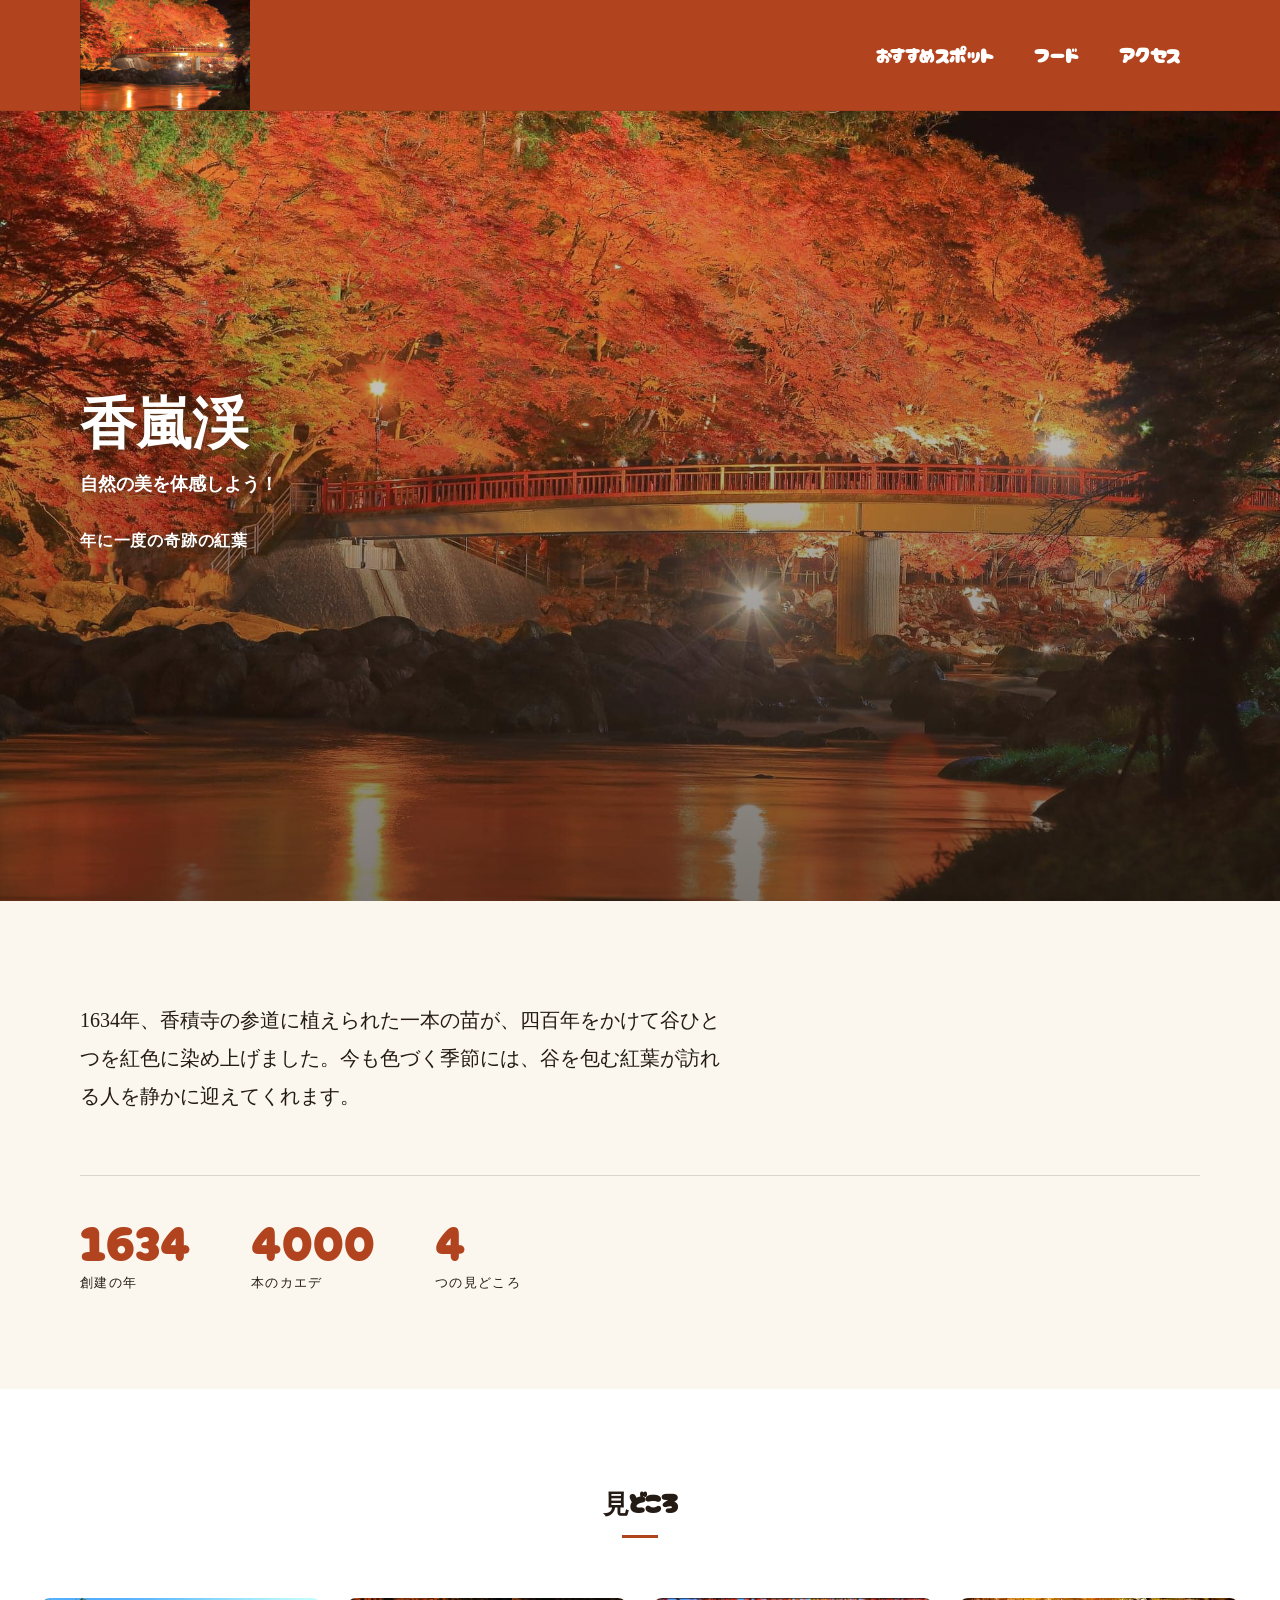
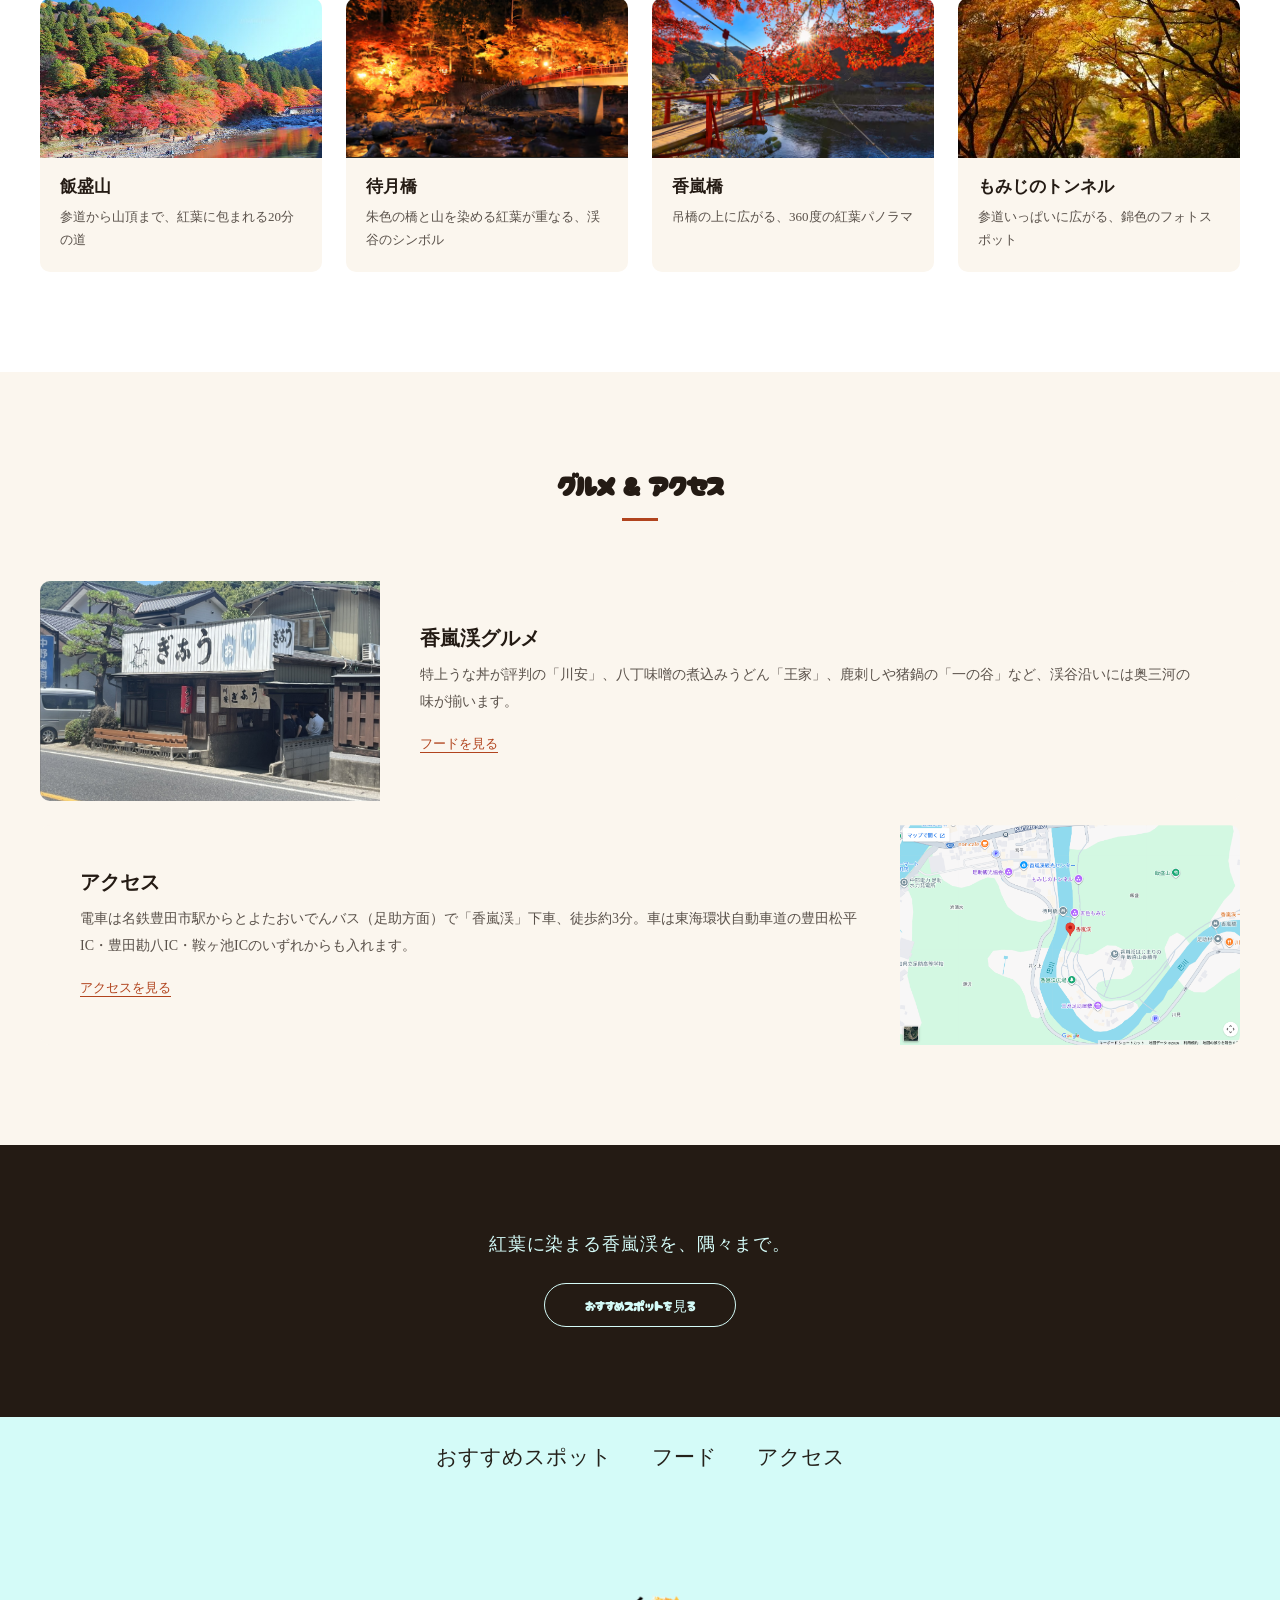
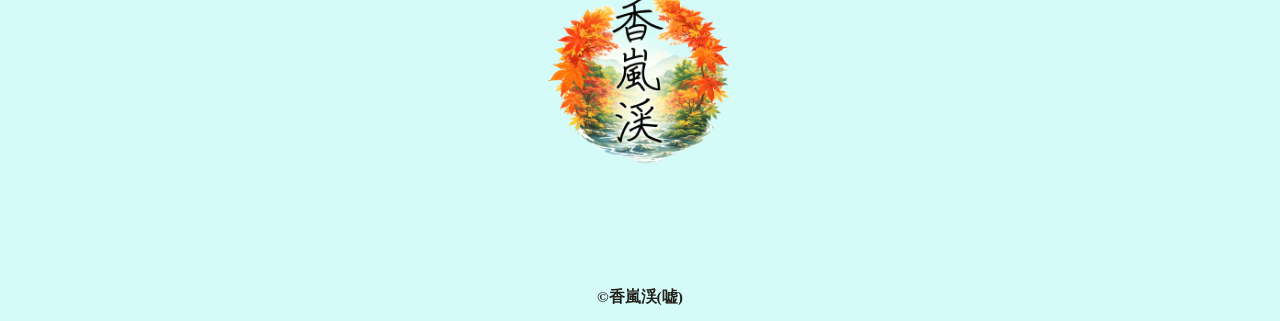
==== commit c7f18106: "indexの変更とファイル、フォルダ名の修正" ====
--- a/index.html
+++ b/index.html
@@ -22,8 +22,8 @@
                 <div class="header-site-menu">
                     <nav class="site-menu">
                         <ul>
-                            <li><a href="concept.html">おすすめスポット</a></li>
-                            <li><a href="members.html">フード</a></li>
+                            <li><a href="spot.html">おすすめスポット</a></li>
+                            <li><a href="food.html">フード</a></li>
                             <li><a href="access.html">アクセス</a></li>
                         </ul>
                     </nav>
@@ -69,31 +69,31 @@
             </section>
 
             <section class="spots-teaser">
-                <h2 class="section-title">スポット</h2>
+                <h2 class="section-title">見どころ</h2>
                 <div class="spot-grid">
-                    <a class="spot-card" href="concept.html">
-                        <img src="images/concept/iimoriyama.jpg" alt="飯盛山の紅葉">
+                    <a class="spot-card" href="spot.html">
+                        <img src="images/spot/iimoriyama.jpg" alt="飯盛山の紅葉">
                         <div class="spot-card-body">
                             <h3>飯盛山</h3>
                             <p>参道から山頂まで、紅葉に包まれる20分の道</p>
                         </div>
                     </a>
-                    <a class="spot-card" href="concept.html">
-                        <img src="images/concept/taigetsukyo.png" alt="待月橋の紅葉">
+                    <a class="spot-card" href="spot.html">
+                        <img src="images/spot/taigetsukyo.png" alt="待月橋の紅葉">
                         <div class="spot-card-body">
                             <h3>待月橋</h3>
                             <p>朱色の橋と山を染める紅葉が重なる、渓谷のシンボル</p>
                         </div>
                     </a>
-                    <a class="spot-card" href="concept.html">
-                        <img src="images/concept/korankyo.png" alt="香嵐橋の紅葉">
+                    <a class="spot-card" href="spot.html">
+                        <img src="images/spot/korankyo.png" alt="香嵐橋の紅葉">
                         <div class="spot-card-body">
                             <h3>香嵐橋</h3>
                             <p>吊橋の上に広がる、360度の紅葉パノラマ</p>
                         </div>
                     </a>
-                    <a class="spot-card" href="concept.html">
-                        <img src="images/concept/momiji-tunnel.jpg" alt="もみじのトンネル">
+                    <a class="spot-card" href="spot.html">
+                        <img src="images/spot/momiji-tunnel.jpg" alt="もみじのトンネル">
                         <div class="spot-card-body">
                             <h3>もみじのトンネル</h3>
                             <p>参道いっぱいに広がる、錦色のフォトスポット</p>
@@ -102,16 +102,38 @@
                 </div>
             </section>
 
+            <section class="info-teaser">
+                <h2 class="section-title">グルメ &amp; アクセス</h2>
+                <div class="info-grid">
+                    <div class="info-card">
+                        <img src="images/food/food_1.png" alt="鰻料理店「川安」">
+                        <div class="info-card-body">
+                            <h3>香嵐渓グルメ</h3>
+                            <p>特上うな丼が評判の「川安」、八丁味噌の煮込みうどん「王家」、鹿刺しや猪鍋の「一の谷」など、渓谷沿いには奥三河の味が揃います。</p>
+                            <a class="info-link" href="food.html">フードを見る</a>
+                        </div>
+                    </div>
+                    <div class="info-card reverse">
+                        <img src="images/index/access-map.png" alt="香嵐渓へのアクセス">
+                        <div class="info-card-body">
+                            <h3>アクセス</h3>
+                            <p>電車は名鉄豊田市駅からとよたおいでんバス（足助方面）で「香嵐渓」下車、徒歩約3分。車は東海環状自動車道の豊田松平IC・豊田勘八IC・鞍ヶ池ICのいずれからも入れます。</p>
+                            <a class="info-link" href="access.html">アクセスを見る</a>
+                        </div>
+                    </div>
+                </div>
+            </section>
+
             <section class="cta">
                 <p>紅葉に染まる香嵐渓を、隅々まで。</p>
-                <a class="cta-button" href="concept.html">おすすめスポットを見る</a>
+                <a class="cta-button" href="spot.html">おすすめスポットを見る</a>
             </section>
         </main>
         <footer class="footer">
             <nav class="site-menu">
                 <ul>
-                    <li><a href="concept.html">おすすめスポット</a></li>
-                    <li><a href="members.html">フード</a></li>
+                    <li><a href="spot.html">おすすめスポット</a></li>
+                    <li><a href="food.html">フード</a></li>
                     <li><a href="access.html">アクセス</a></li>
                 </ul>
             </nav>
